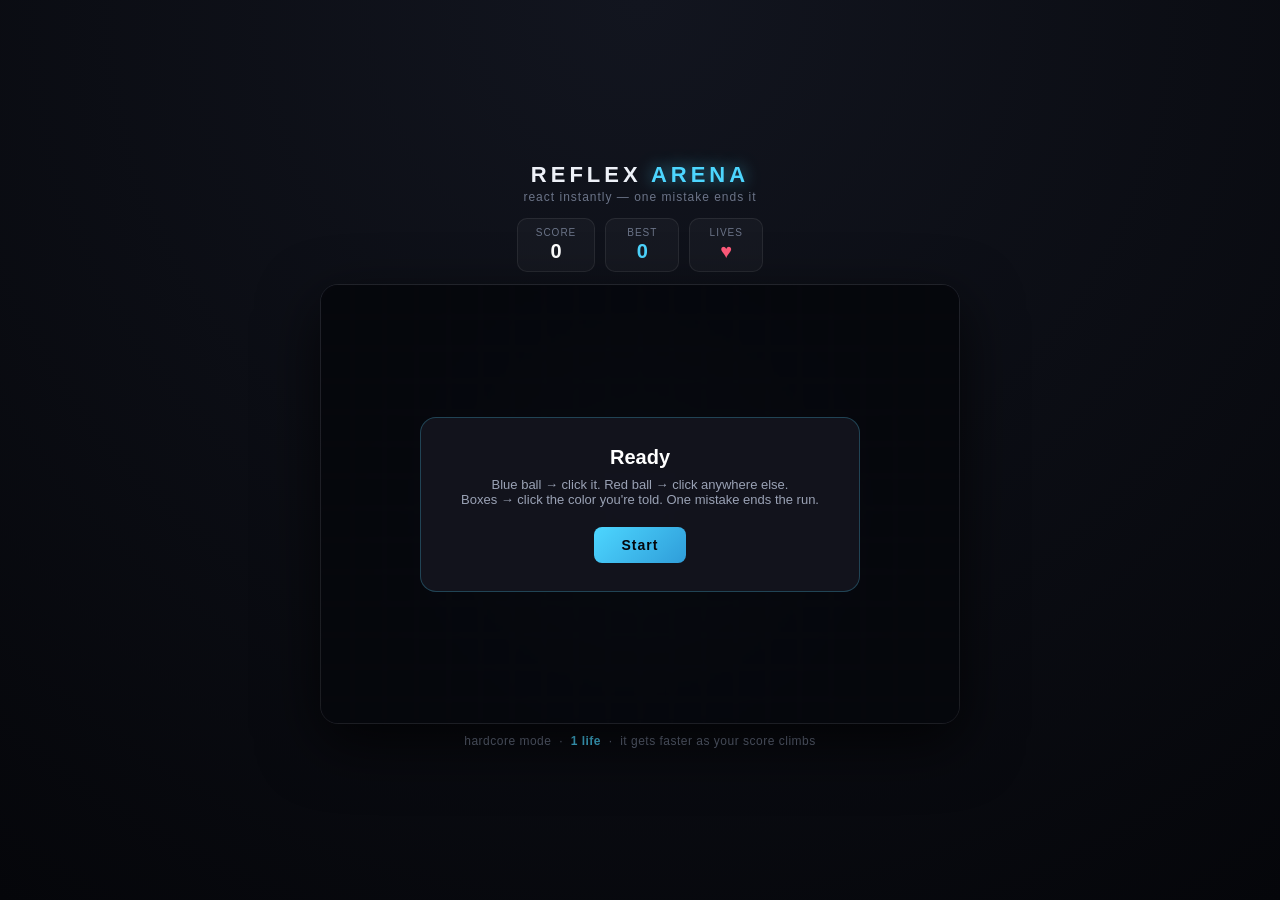
==== index.html @ d57d2c72 "Update index.html" ====
<!DOCTYPE html>
<html lang="en">
<head>
 <meta name="google-site-verification" content="2AVFO6ALzyRipE4nZummr9ll0W5ZyI_x2HRCa3j2SqI" />
<meta charset="UTF-8">
<meta name="viewport" content="width=device-width, initial-scale=1, maximum-scale=1, user-scalable=no">
<title>Reflex Arena</title>
<link rel="manifest" href="manifest.json">
<link rel="icon" type="image/x-icon" href="favicon.ico">
<link rel="icon" type="image/png" sizes="192x192" href="icon-192.png">
<link rel="icon" type="image/png" sizes="512x512" href="icon-512.png">
<link rel="apple-touch-icon" href="apple-touch-icon.png">
<meta name="theme-color" content="#0a0c14">
<meta name="apple-mobile-web-app-capable" content="yes">
<meta name="apple-mobile-web-app-status-bar-style" content="black-translucent">
<meta name="apple-mobile-web-app-title" content="Reflex Arena">
<style>
  * { box-sizing: border-box; -webkit-tap-highlight-color: transparent; }
  html, body {
    margin: 0;
    min-height: 100vh;
    overflow-x: hidden;
  }
  body {
    display: flex;
    flex-direction: column;
    align-items: center;
    justify-content: center;
    background: radial-gradient(circle at 50% 0%, #12151f, #05060a);
    font-family: 'Segoe UI', Roboto, Arial, sans-serif;
    color: #e8ecf4;
    user-select: none;
    padding: 12px;
    box-sizing: border-box;
  }
  h1 {
    margin: 10px 0 2px;
    font-size: 22px;
    font-weight: 600;
    letter-spacing: 4px;
    text-transform: uppercase;
    color: #eef1f8;
    text-align: center;
  }
  h1 span { color: #4dd6ff; text-shadow: 0 0 16px rgba(77,214,255,0.6); }
  #sub { font-size: 12px; color: #6b7488; margin-bottom: 14px; letter-spacing: 1px; text-align: center; }

  #panel { display: flex; gap: 10px; margin-bottom: 12px; flex-wrap: wrap; justify-content: center; }
  .stat {
    background: rgba(255,255,255,0.03);
    border: 1px solid rgba(255,255,255,0.08);
    border-radius: 10px;
    padding: 8px 18px;
    text-align: center;
    min-width: 74px;
  }
  .stat .label { font-size: 10px; color: #6b7488; letter-spacing: 1px; text-transform: uppercase; }
  .stat .value { font-size: 20px; font-weight: 600; margin-top: 2px; color: #fff; }
  .stat.best .value { color: #4dd6ff; }
  .stat.lives .value { color: #ff5a7a; }

  #wrap {
    position: relative;
    border-radius: 18px;
    overflow: hidden;
    border: 1px solid rgba(255,255,255,0.08);
    box-shadow: 0 20px 60px rgba(0,0,0,0.7), inset 0 0 0 1px rgba(255,255,255,0.02);
    width: 100%;
    max-width: 640px;
  }
  canvas {
    display: block;
    cursor: crosshair;
    background: #0a0c14;
    width: 100%;
    height: auto;
    touch-action: none;
  }

  #overlay {
    position: absolute; inset: 0;
    display: flex; align-items: center; justify-content: center;
    background: rgba(5,6,10,0.72);
    backdrop-filter: blur(2px);
  }
  #overlay.hidden { display: none; }
  .card {
    text-align: center;
    padding: 28px 40px;
    border-radius: 16px;
    background: rgba(20,22,32,0.9);
    border: 1px solid rgba(77,214,255,0.25);
  }
  .card h2 { margin: 0 0 8px; font-size: 20px; font-weight: 600; color: #fff; }
  .card p { margin: 4px 0; font-size: 13px; color: #9aa2b5; }
  .card .go {
    margin-top: 16px;
    padding: 10px 28px;
    font-size: 14px;
    font-weight: 600;
    letter-spacing: 1px;
    background: linear-gradient(135deg, #4dd6ff, #2f9dd9);
    border: none;
    border-radius: 8px;
    color: #05060a;
    cursor: pointer;
  }
  .card .go:hover { filter: brightness(1.1); }

  #controls { margin-top: 10px; font-size: 12px; color: #6b7488; text-align: center; letter-spacing: 0.5px; padding: 0 8px; }
  #controls b { color: #4dd6ff; }

  @media (max-width: 480px) {
    h1 { font-size: 18px; letter-spacing: 2px; }
    #sub { font-size: 11px; }
    .stat { padding: 6px 12px; min-width: 64px; }
    .stat .value { font-size: 17px; }
    .card { padding: 22px 22px; max-width: 88vw; }
    .card h2 { font-size: 18px; }
    .card p { font-size: 12px; }
  }
</style>
</head>
<body>
  <h1>Reflex <span>Arena</span></h1>
  <div id="sub">react instantly — one mistake ends it</div>

  <div id="panel">
    <div class="stat"><div class="label">Score</div><div class="value" id="scoreVal">0</div></div>
    <div class="stat best"><div class="label">Best</div><div class="value" id="bestVal">0</div></div>
    <div class="stat lives"><div class="label">Lives</div><div class="value" id="livesVal">♥</div></div>
  </div>

  <div id="wrap">
    <canvas id="game" width="640" height="440"></canvas>
    <div id="overlay">
      <div class="card">
        <h2 id="cardTitle">Ready</h2>
        <p id="cardText">Blue ball → click it. Red ball → click anywhere else.<br>Boxes → click the color you're told. One mistake ends the run.</p>
        <button class="go" id="goBtn">Start</button>
      </div>
    </div>
  </div>
  <div id="controls">hardcore mode &nbsp;·&nbsp; <b>1 life</b> &nbsp;·&nbsp; it gets faster as your score climbs</div>

<script>
const canvas = document.getElementById('game');
const ctx = canvas.getContext('2d');
const W = canvas.width, H = canvas.height;

const overlay = document.getElementById('overlay');
const cardTitle = document.getElementById('cardTitle');
const cardText = document.getElementById('cardText');
const goBtn = document.getElementById('goBtn');
const scoreVal = document.getElementById('scoreVal');
const bestVal = document.getElementById('bestVal');
const livesVal = document.getElementById('livesVal');

let audioCtx = null;
function tone(freq, dur, type='sine', vol=0.1) {
  try {
    if (!audioCtx) audioCtx = new (window.AudioContext || window.webkitAudioContext)();
    const o = audioCtx.createOscillator(), g = audioCtx.createGain();
    o.type = type; o.frequency.value = freq;
    g.gain.value = vol;
    o.connect(g); g.connect(audioCtx.destination);
    o.start();
    g.gain.exponentialRampToValueAtTime(0.001, audioCtx.currentTime + dur);
    o.stop(audioCtx.currentTime + dur);
  } catch(e) {}
}

const COLORS = {
  blue:   '#4dd6ff',
  red:    '#ff5a5a',
  yellow: '#ffd166',
  purple: '#b784ff',
  green:  '#5cd97a',
  orange: '#ff9a4d',
  cyan:   '#4dffe0',
  pink:   '#ff7ab8',
};
const BOX_POOL = ['blue','yellow','purple','green','orange','cyan','pink'];

let score = 0, best = 0, lives = 1;
let state = 'idle'; // idle | active | resolving | gameover
let challenge = null;
let particles = [];
let flashAlpha = 0;
let shakeT = 0;
let ripple = null;

function fmtHearts(n) { return '♥'.repeat(Math.max(n,0)) || '–'; }

function updateHud() {
  scoreVal.textContent = score;
  bestVal.textContent = best;
  livesVal.textContent = fmtHearts(lives);
}

function timeLimitFor(s) {
  return Math.max(550, 1500 - s * 35);
}

function spawnChallenge() {
  const type = Math.random() < 0.5 ? 'ball' : 'boxes';
  const limit = timeLimitFor(score);
  const startT = performance.now();

  if (type === 'ball') {
    const isGo = Math.random() < 0.5; // true = blue (click it), false = red (don't click)
    const r = 30;
    const x = r + 20 + Math.random() * (W - 2*(r+20));
    const y = r + 20 + Math.random() * (H - 2*(r+20));
    challenge = { type, isGo, x, y, r, startT, limit };
  } else {
    const n = 6;
    const shuffled = [...BOX_POOL].sort(() => Math.random()-0.5).slice(0, n);
    const target = shuffled[Math.floor(Math.random()*n)];
    const boxSize = 64;
    const cols = 3, rows = 2;
    const marginX = 60, marginY = 70;
    const cellW = (W - marginX*2) / cols;
    const cellH = (H - marginY*2 - 30) / rows;
    const boxes = shuffled.map((color, i) => {
      const col = i % cols, row = Math.floor(i / cols);
      const cx = marginX + cellW*col + cellW/2;
      const cy = marginY + 30 + cellH*row + cellH/2;
      return { color, x: cx - boxSize/2, y: cy - boxSize/2, size: boxSize };
    });
    challenge = { type, target, boxes, startT, limit };
  }
  state = 'active';
}

function endGame() {
  state = 'gameover';
  challenge = null;
  if (score > best) best = score;
  tone(140, 0.4, 'sawtooth', 0.14);
  shakeT = 16;
  cardTitle.textContent = 'Run over';
  cardText.innerHTML = `Final score: <b style="color:#4dd6ff">${score}</b>${score>=best && score>0 ? '<br>new best!' : ''}`;
  goBtn.textContent = 'Try again';
  updateHud();
  overlay.classList.remove('hidden');
}

function succeed() {
  score++;
  flashAlpha = 0.5;
  const cx = challenge && challenge.type === 'ball' ? challenge.x : W/2;
  const cy = challenge && challenge.type === 'ball' ? challenge.y : H/2;
  ripple = { x: cx, y: cy, r: 20, t: 0 };
  tone(760 + Math.min(score,20)*15, 0.08, 'triangle', 0.1);
  for (let i=0;i<12;i++) {
    const a = Math.random()*Math.PI*2, sp = 1+Math.random()*3;
    particles.push({ x: cx, y: cy, vx: Math.cos(a)*sp, vy: Math.sin(a)*sp, life: 24, r: 2+Math.random()*2 });
  }
  state = 'resolving';
  updateHud();
  setTimeout(() => { if (state !== 'gameover') spawnChallenge(); }, 140);
}

function fail() {
  lives--;
  updateHud();
  if (lives <= 0) {
    endGame();
  } else {
    state = 'resolving';
    setTimeout(() => { if (state !== 'gameover') spawnChallenge(); }, 300);
  }
}

function handleClick(mx, my) {
  if (state === 'idle' || state === 'gameover' || state === 'resolving' || !challenge) return;

  if (challenge.type === 'ball') {
    const dx = mx - challenge.x, dy = my - challenge.y;
    const onBall = Math.hypot(dx,dy) <= challenge.r + 4;
    if (challenge.isGo) {
      onBall ? succeed() : fail();
    } else {
      onBall ? fail() : succeed();
    }
  } else {
    let hitBox = null;
    for (const b of challenge.boxes) {
      if (mx >= b.x && mx <= b.x+b.size && my >= b.y && my <= b.y+b.size) { hitBox = b; break; }
    }
    if (hitBox && hitBox.color === challenge.target) succeed();
    else fail();
  }
}

canvas.addEventListener('mousedown', e => {
  const rect = canvas.getBoundingClientRect();
  handleClick((e.clientX-rect.left) * (W/rect.width), (e.clientY-rect.top) * (H/rect.height));
});
canvas.addEventListener('touchstart', e => {
  e.preventDefault();
  const rect = canvas.getBoundingClientRect();
  const t = e.touches[0];
  handleClick((t.clientX-rect.left) * (W/rect.width), (t.clientY-rect.top) * (H/rect.height));
}, { passive:false });

goBtn.addEventListener('click', () => {
  score = 0; lives = 1;
  updateHud();
  overlay.classList.add('hidden');
  spawnChallenge();
});

function update() {
  if (state === 'active' && challenge) {
    const elapsed = performance.now() - challenge.startT;
    if (elapsed > challenge.limit) {
      fail();
    }
  }
  for (const p of particles) { p.x+=p.vx; p.y+=p.vy; p.vx*=0.94; p.vy*=0.94; p.life--; }
  particles = particles.filter(p => p.life > 0);
  if (flashAlpha > 0) flashAlpha -= 0.03;
  if (shakeT > 0) shakeT *= 0.8;
  if (ripple) { ripple.t += 1; if (ripple.t > 22) ripple = null; }
}

function drawGrid() {
  ctx.fillStyle = '#0a0c14';
  ctx.fillRect(0,0,W,H);
  ctx.strokeStyle = 'rgba(255,255,255,0.035)';
  ctx.lineWidth = 1;
  const step = 32;
  for (let x=0;x<W;x+=step){ ctx.beginPath(); ctx.moveTo(x,0); ctx.lineTo(x,H); ctx.stroke(); }
  for (let y=0;y<H;y+=step){ ctx.beginPath(); ctx.moveTo(0,y); ctx.lineTo(W,y); ctx.stroke(); }
  const g = ctx.createRadialGradient(W/2,H/2,0,W/2,H/2,W*0.6);
  g.addColorStop(0, 'rgba(77,214,255,0.06)');
  g.addColorStop(1, 'rgba(0,0,0,0)');
  ctx.fillStyle = g;
  ctx.fillRect(0,0,W,H);
}

function drawTimerBar() {
  if (!challenge || state !== 'active') return;
  const elapsed = performance.now() - challenge.startT;
  const frac = Math.max(0, 1 - elapsed / challenge.limit);
  const barW = W - 40;
  ctx.fillStyle = 'rgba(255,255,255,0.08)';
  ctx.fillRect(20, 12, barW, 6);
  ctx.fillStyle = frac < 0.3 ? '#ff5a5a' : '#4dd6ff';
  ctx.fillRect(20, 12, barW * frac, 6);
}

function drawPrompt() {
  if (!challenge) return;
  ctx.textAlign = 'center';
  ctx.font = '600 17px Segoe UI, Arial';
  if (challenge.type === 'ball') {
    ctx.fillStyle = challenge.isGo ? '#4dd6ff' : '#ff5a5a';
    ctx.fillText(challenge.isGo ? 'click the ball' : "don't click — click elsewhere", W/2, 44);
  } else {
    ctx.fillStyle = COLORS[challenge.target];
    ctx.fillText('click ' + challenge.target, W/2, 44);
  }
}

function drawBall() {
  if (!challenge || challenge.type !== 'ball') return;
  const pulse = 1 + Math.sin(performance.now()*0.014) * 0.05;
  const r = challenge.r * pulse;
  const color = challenge.isGo ? COLORS.blue : COLORS.red;
  const glow = ctx.createRadialGradient(challenge.x,challenge.y,0,challenge.x,challenge.y,r*2.2);
  glow.addColorStop(0, color + '55');
  glow.addColorStop(1, color + '00');
  ctx.fillStyle = glow;
  ctx.beginPath(); ctx.arc(challenge.x,challenge.y,r*2.2,0,Math.PI*2); ctx.fill();

  ctx.fillStyle = color;
  ctx.beginPath(); ctx.arc(challenge.x,challenge.y,r,0,Math.PI*2); ctx.fill();
  ctx.strokeStyle = 'rgba(255,255,255,0.7)';
  ctx.lineWidth = 2;
  ctx.beginPath(); ctx.arc(challenge.x,challenge.y,r*0.5,0,Math.PI*2); ctx.stroke();
}

function drawBoxes() {
  if (!challenge || challenge.type !== 'boxes') return;
  for (const b of challenge.boxes) {
    const color = COLORS[b.color];
    ctx.save();
    ctx.shadowColor = color;
    ctx.shadowBlur = 14;
    ctx.fillStyle = color;
    const r = 10;
    ctx.beginPath();
    ctx.moveTo(b.x+r, b.y);
    ctx.arcTo(b.x+b.size, b.y, b.x+b.size, b.y+b.size, r);
    ctx.arcTo(b.x+b.size, b.y+b.size, b.x, b.y+b.size, r);
    ctx.arcTo(b.x, b.y+b.size, b.x, b.y, r);
    ctx.arcTo(b.x, b.y, b.x+b.size, b.y, r);
    ctx.closePath();
    ctx.fill();
    ctx.restore();
  }
}

function drawRipple() {
  if (!ripple) return;
  const p = ripple.t / 22;
  ctx.strokeStyle = `rgba(77,214,255,${1-p})`;
  ctx.lineWidth = 3;
  ctx.beginPath();
  ctx.arc(ripple.x, ripple.y, ripple.r + p*40, 0, Math.PI*2);
  ctx.stroke();
}

function drawParticles() {
  for (const p of particles) {
    ctx.globalAlpha = Math.max(0, p.life/24);
    ctx.fillStyle = '#4dd6ff';
    ctx.beginPath(); ctx.arc(p.x,p.y,p.r,0,Math.PI*2); ctx.fill();
  }
  ctx.globalAlpha = 1;
}

function draw() {
  ctx.save();
  if (shakeT > 0.5) ctx.translate((Math.random()-0.5)*shakeT, (Math.random()-0.5)*shakeT);
  drawGrid();
  drawTimerBar();
  drawPrompt();
  drawRipple();
  drawBall();
  drawBoxes();
  drawParticles();
  if (flashAlpha > 0) {
    ctx.fillStyle = `rgba(77,214,255,${flashAlpha*0.25})`;
    ctx.fillRect(0,0,W,H);
  }
  ctx.restore();
}

function loop() {
  update();
  draw();
  requestAnimationFrame(loop);
}
updateHud();
draw();
loop();

if ('serviceWorker' in navigator) {
  window.addEventListener('load', () => {
    navigator.serviceWorker.register('sw.js').catch(() => {});
  });
}
</script>
</body>
</html>
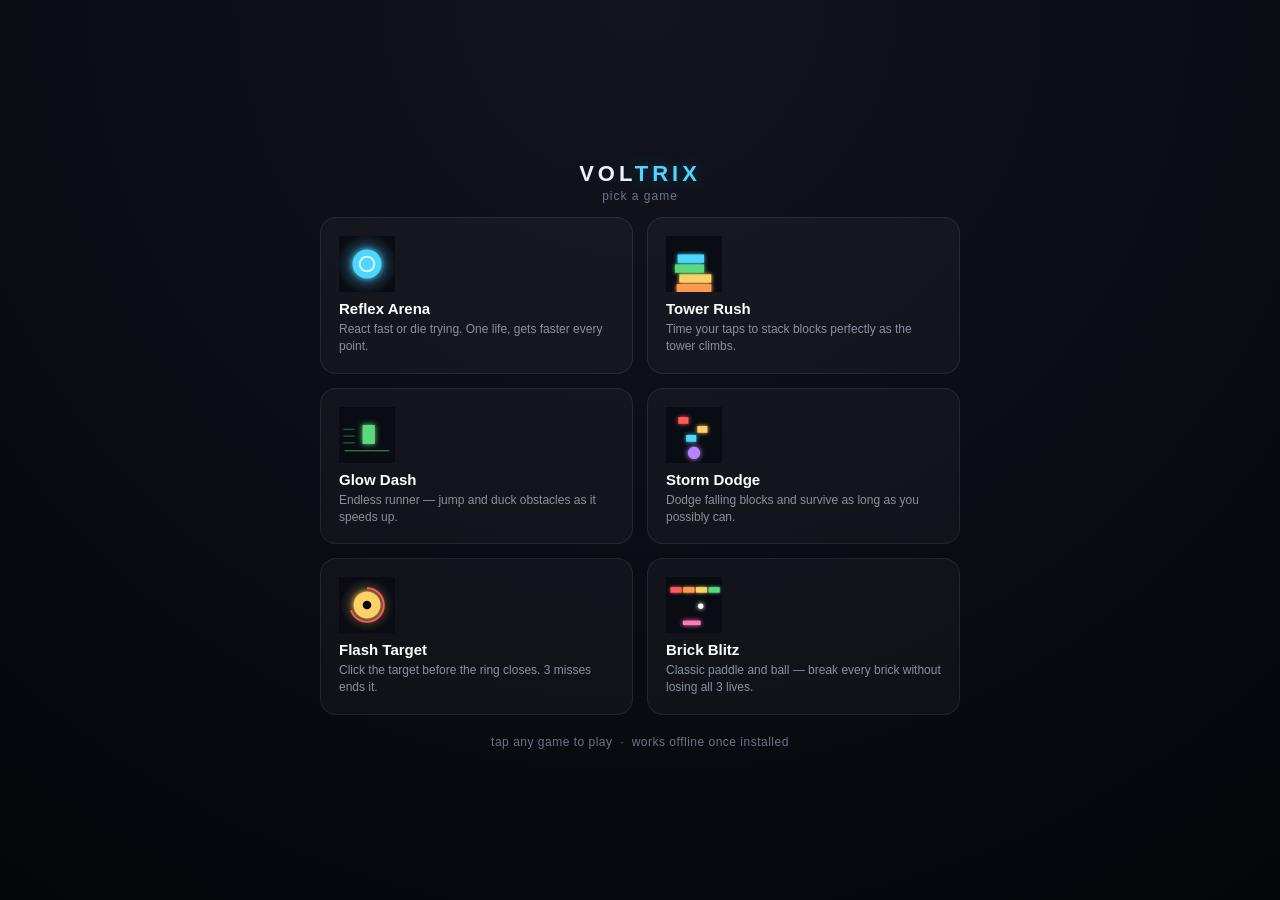
==== commit b2804e78: "Add files via upload" ====
--- a/index.html
+++ b/index.html
@@ -1,10 +1,9 @@
 <!DOCTYPE html>
 <html lang="en">
 <head>
- <meta name="google-site-verification" content="2AVFO6ALzyRipE4nZummr9ll0W5ZyI_x2HRCa3j2SqI" />
 <meta charset="UTF-8">
 <meta name="viewport" content="width=device-width, initial-scale=1, maximum-scale=1, user-scalable=no">
-<title>Reflex Arena</title>
+<title>Voltrix</title>
 <link rel="manifest" href="manifest.json">
 <link rel="icon" type="image/x-icon" href="favicon.ico">
 <link rel="icon" type="image/png" sizes="192x192" href="icon-192.png">
@@ -13,441 +12,192 @@
 <meta name="theme-color" content="#0a0c14">
 <meta name="apple-mobile-web-app-capable" content="yes">
 <meta name="apple-mobile-web-app-status-bar-style" content="black-translucent">
-<meta name="apple-mobile-web-app-title" content="Reflex Arena">
+<meta name="apple-mobile-web-app-title" content="Voltrix">
+<link rel="stylesheet" href="style.css">
 <style>
-  * { box-sizing: border-box; -webkit-tap-highlight-color: transparent; }
-  html, body {
-    margin: 0;
-    min-height: 100vh;
-    overflow-x: hidden;
-  }
-  body {
-    display: flex;
-    flex-direction: column;
-    align-items: center;
-    justify-content: center;
-    background: radial-gradient(circle at 50% 0%, #12151f, #05060a);
-    font-family: 'Segoe UI', Roboto, Arial, sans-serif;
-    color: #e8ecf4;
-    user-select: none;
-    padding: 12px;
-    box-sizing: border-box;
-  }
-  h1 {
-    margin: 10px 0 2px;
-    font-size: 22px;
-    font-weight: 600;
-    letter-spacing: 4px;
-    text-transform: uppercase;
-    color: #eef1f8;
-    text-align: center;
-  }
-  h1 span { color: #4dd6ff; text-shadow: 0 0 16px rgba(77,214,255,0.6); }
-  #sub { font-size: 12px; color: #6b7488; margin-bottom: 14px; letter-spacing: 1px; text-align: center; }
-
-  #panel { display: flex; gap: 10px; margin-bottom: 12px; flex-wrap: wrap; justify-content: center; }
-  .stat {
+  #grid {
+    display: grid;
+    grid-template-columns: repeat(2, 1fr);
+    gap: 14px;
+    width: 100%;
+    max-width: 640px;
+  }
+  @media (max-width: 480px) {
+    #grid { grid-template-columns: 1fr; }
+  }
+  .gcard {
+    display: block;
     background: rgba(255,255,255,0.03);
     border: 1px solid rgba(255,255,255,0.08);
-    border-radius: 10px;
-    padding: 8px 18px;
-    text-align: center;
-    min-width: 74px;
-  }
-  .stat .label { font-size: 10px; color: #6b7488; letter-spacing: 1px; text-transform: uppercase; }
-  .stat .value { font-size: 20px; font-weight: 600; margin-top: 2px; color: #fff; }
-  .stat.best .value { color: #4dd6ff; }
-  .stat.lives .value { color: #ff5a7a; }
-
-  #wrap {
-    position: relative;
-    border-radius: 18px;
-    overflow: hidden;
-    border: 1px solid rgba(255,255,255,0.08);
-    box-shadow: 0 20px 60px rgba(0,0,0,0.7), inset 0 0 0 1px rgba(255,255,255,0.02);
-    width: 100%;
-    max-width: 640px;
-  }
-  canvas {
+    border-radius: 16px;
+    padding: 18px;
+    transition: transform 0.15s, border-color 0.15s, background 0.15s;
+  }
+  .gcard:hover { transform: translateY(-2px); background: rgba(255,255,255,0.05); }
+  .gicon {
+    width: 56px; height: 56px;
+    margin-bottom: 8px;
     display: block;
-    cursor: crosshair;
-    background: #0a0c14;
-    width: 100%;
-    height: auto;
-    touch-action: none;
-  }
-
-  #overlay {
-    position: absolute; inset: 0;
-    display: flex; align-items: center; justify-content: center;
-    background: rgba(5,6,10,0.72);
-    backdrop-filter: blur(2px);
-  }
-  #overlay.hidden { display: none; }
-  .card {
-    text-align: center;
-    padding: 28px 40px;
-    border-radius: 16px;
-    background: rgba(20,22,32,0.9);
-    border: 1px solid rgba(77,214,255,0.25);
-  }
-  .card h2 { margin: 0 0 8px; font-size: 20px; font-weight: 600; color: #fff; }
-  .card p { margin: 4px 0; font-size: 13px; color: #9aa2b5; }
-  .card .go {
-    margin-top: 16px;
-    padding: 10px 28px;
-    font-size: 14px;
-    font-weight: 600;
-    letter-spacing: 1px;
-    background: linear-gradient(135deg, #4dd6ff, #2f9dd9);
-    border: none;
-    border-radius: 8px;
-    color: #05060a;
-    cursor: pointer;
-  }
-  .card .go:hover { filter: brightness(1.1); }
-
-  #controls { margin-top: 10px; font-size: 12px; color: #6b7488; text-align: center; letter-spacing: 0.5px; padding: 0 8px; }
-  #controls b { color: #4dd6ff; }
-
-  @media (max-width: 480px) {
-    h1 { font-size: 18px; letter-spacing: 2px; }
-    #sub { font-size: 11px; }
-    .stat { padding: 6px 12px; min-width: 64px; }
-    .stat .value { font-size: 17px; }
-    .card { padding: 22px 22px; max-width: 88vw; }
-    .card h2 { font-size: 18px; }
-    .card p { font-size: 12px; }
-  }
+  }
+  .gcard h3 { margin: 0 0 4px; font-size: 15px; font-weight: 600; color: #fff; }
+  .gcard p { margin: 0; font-size: 12px; color: #8890a0; line-height: 1.4; }
 </style>
 </head>
 <body>
-  <h1>Reflex <span>Arena</span></h1>
-  <div id="sub">react instantly — one mistake ends it</div>
-
-  <div id="panel">
-    <div class="stat"><div class="label">Score</div><div class="value" id="scoreVal">0</div></div>
-    <div class="stat best"><div class="label">Best</div><div class="value" id="bestVal">0</div></div>
-    <div class="stat lives"><div class="label">Lives</div><div class="value" id="livesVal">♥</div></div>
+  <h1>Vol<span>trix</span></h1>
+  <div id="sub">pick a game</div>
+
+  <div id="grid">
+    <a class="gcard" href="reflex-arena.html">
+      <canvas class="gicon" data-icon="reflex" width="112" height="112"></canvas>
+      <h3>Reflex Arena</h3>
+      <p>React fast or die trying. One life, gets faster every point.</p>
+    </a>
+    <a class="gcard" href="neon-stacker.html">
+      <canvas class="gicon" data-icon="tower" width="112" height="112"></canvas>
+      <h3>Tower Rush</h3>
+      <p>Time your taps to stack blocks perfectly as the tower climbs.</p>
+    </a>
+    <a class="gcard" href="neon-runner.html">
+      <canvas class="gicon" data-icon="dash" width="112" height="112"></canvas>
+      <h3>Glow Dash</h3>
+      <p>Endless runner — jump and duck obstacles as it speeds up.</p>
+    </a>
+    <a class="gcard" href="neon-dodger.html">
+      <canvas class="gicon" data-icon="dodge" width="112" height="112"></canvas>
+      <h3>Storm Dodge</h3>
+      <p>Dodge falling blocks and survive as long as you possibly can.</p>
+    </a>
+    <a class="gcard" href="neon-aim.html">
+      <canvas class="gicon" data-icon="target" width="112" height="112"></canvas>
+      <h3>Flash Target</h3>
+      <p>Click the target before the ring closes. 3 misses ends it.</p>
+    </a>
+    <a class="gcard" href="neon-breakout.html">
+      <canvas class="gicon" data-icon="blitz" width="112" height="112"></canvas>
+      <h3>Brick Blitz</h3>
+      <p>Classic paddle and ball — break every brick without losing all 3 lives.</p>
+    </a>
   </div>
 
-  <div id="wrap">
-    <canvas id="game" width="640" height="440"></canvas>
-    <div id="overlay">
-      <div class="card">
-        <h2 id="cardTitle">Ready</h2>
-        <p id="cardText">Blue ball → click it. Red ball → click anywhere else.<br>Boxes → click the color you're told. One mistake ends the run.</p>
-        <button class="go" id="goBtn">Start</button>
-      </div>
-    </div>
-  </div>
-  <div id="controls">hardcore mode &nbsp;·&nbsp; <b>1 life</b> &nbsp;·&nbsp; it gets faster as your score climbs</div>
+  <div id="controls" style="margin-top:20px;">tap any game to play &nbsp;·&nbsp; works offline once installed</div>
 
 <script>
-const canvas = document.getElementById('game');
-const ctx = canvas.getContext('2d');
-const W = canvas.width, H = canvas.height;
-
-const overlay = document.getElementById('overlay');
-const cardTitle = document.getElementById('cardTitle');
-const cardText = document.getElementById('cardText');
-const goBtn = document.getElementById('goBtn');
-const scoreVal = document.getElementById('scoreVal');
-const bestVal = document.getElementById('bestVal');
-const livesVal = document.getElementById('livesVal');
-
-let audioCtx = null;
-function tone(freq, dur, type='sine', vol=0.1) {
-  try {
-    if (!audioCtx) audioCtx = new (window.AudioContext || window.webkitAudioContext)();
-    const o = audioCtx.createOscillator(), g = audioCtx.createGain();
-    o.type = type; o.frequency.value = freq;
-    g.gain.value = vol;
-    o.connect(g); g.connect(audioCtx.destination);
-    o.start();
-    g.gain.exponentialRampToValueAtTime(0.001, audioCtx.currentTime + dur);
-    o.stop(audioCtx.currentTime + dur);
-  } catch(e) {}
+function drawIcon(canvas) {
+  const ctx = canvas.getContext('2d');
+  const s = canvas.width; // 112, displayed at 56 (2x for crispness)
+  ctx.clearRect(0,0,s,s);
+  const type = canvas.dataset.icon;
+
+  function glow(color, blur) { ctx.shadowColor = color; ctx.shadowBlur = blur; }
+  function noGlow() { ctx.shadowBlur = 0; }
+
+  if (type === 'reflex') {
+    const cx=s/2, cy=s/2, r=s*0.26;
+    const g = ctx.createRadialGradient(cx,cy,0,cx,cy,r*2.1);
+    g.addColorStop(0,'rgba(77,214,255,0.45)'); g.addColorStop(1,'rgba(77,214,255,0)');
+    ctx.fillStyle = g; ctx.beginPath(); ctx.arc(cx,cy,r*2.1,0,Math.PI*2); ctx.fill();
+    glow('#4dd6ff',14);
+    ctx.fillStyle = '#4dd6ff';
+    ctx.beginPath(); ctx.arc(cx,cy,r,0,Math.PI*2); ctx.fill();
+    noGlow();
+    ctx.strokeStyle = '#eafcff'; ctx.lineWidth = s*0.03;
+    ctx.beginPath(); ctx.arc(cx,cy,r*0.5,0,Math.PI*2); ctx.stroke();
+  }
+
+  else if (type === 'tower') {
+    const colors = ['#ff9a4d','#ffd166','#5cd97a','#4dd6ff'];
+    const bw = s*0.62, bh = s*0.15;
+    const offsets = [0, s*0.08, -s*0.05, s*0.03];
+    for (let i=0;i<4;i++) {
+      const y = s*0.86 - i*(bh+3);
+      const x = s/2 - bw/2 + offsets[i]*0.6;
+      glow(colors[i], 8);
+      ctx.fillStyle = colors[i];
+      ctx.fillRect(x, y, bw*(1-i*0.08), bh);
+    }
+    noGlow();
+  }
+
+  else if (type === 'dash') {
+    // motion lines
+    ctx.strokeStyle = 'rgba(92,217,122,0.35)';
+    ctx.lineWidth = s*0.025;
+    for (let i=0;i<3;i++) {
+      ctx.beginPath();
+      ctx.moveTo(s*0.08, s*0.4+i*s*0.12);
+      ctx.lineTo(s*0.28, s*0.4+i*s*0.12);
+      ctx.stroke();
+    }
+    glow('#5cd97a',12);
+    ctx.fillStyle = '#5cd97a';
+    ctx.fillRect(s*0.42, s*0.32, s*0.22, s*0.34);
+    noGlow();
+    // ground line
+    ctx.strokeStyle = 'rgba(92,217,122,0.5)';
+    ctx.lineWidth = s*0.025;
+    ctx.beginPath(); ctx.moveTo(s*0.1,s*0.78); ctx.lineTo(s*0.9,s*0.78); ctx.stroke();
+  }
+
+  else if (type === 'dodge') {
+    const colors = ['#ff5a5a','#ffd166','#4dd6ff'];
+    const blocks = [[s*0.22,s*0.18,colors[0]],[s*0.56,s*0.34,colors[1]],[s*0.36,s*0.5,colors[2]]];
+    for (const [x,y,c] of blocks) {
+      glow(c,8);
+      ctx.fillStyle = c;
+      ctx.fillRect(x,y,s*0.18,s*0.12);
+    }
+    noGlow();
+    glow('#b784ff',12);
+    ctx.fillStyle = '#b784ff';
+    ctx.beginPath(); ctx.arc(s*0.5, s*0.82, s*0.11, 0, Math.PI*2); ctx.fill();
+    noGlow();
+  }
+
+  else if (type === 'target') {
+    const cx=s/2, cy=s/2, r=s*0.24;
+    const g = ctx.createRadialGradient(cx,cy,0,cx,cy,r*2);
+    g.addColorStop(0,'rgba(255,209,102,0.4)'); g.addColorStop(1,'rgba(255,209,102,0)');
+    ctx.fillStyle = g; ctx.beginPath(); ctx.arc(cx,cy,r*2,0,Math.PI*2); ctx.fill();
+    glow('#ffd166',12);
+    ctx.fillStyle = '#ffd166';
+    ctx.beginPath(); ctx.arc(cx,cy,r,0,Math.PI*2); ctx.fill();
+    noGlow();
+    ctx.fillStyle = '#05060a';
+    ctx.beginPath(); ctx.arc(cx,cy,r*0.32,0,Math.PI*2); ctx.fill();
+    ctx.strokeStyle = '#ff5a5a'; ctx.lineWidth = s*0.035;
+    ctx.beginPath(); ctx.arc(cx,cy,r+s*0.06,-Math.PI/2,Math.PI*0.9); ctx.stroke();
+  }
+
+  else if (type === 'blitz') {
+    const bricks = ['#ff5a5a','#ff9a4d','#ffd166','#5cd97a'];
+    const bw = s*0.2, bh = s*0.1;
+    for (let i=0;i<4;i++) {
+      glow(bricks[i],6);
+      ctx.fillStyle = bricks[i];
+      ctx.fillRect(s*0.08 + i*(bw+3), s*0.18, bw, bh);
+    }
+    noGlow();
+    glow('#fff',8);
+    ctx.fillStyle = '#fff';
+    ctx.beginPath(); ctx.arc(s*0.62, s*0.52, s*0.05, 0, Math.PI*2); ctx.fill();
+    noGlow();
+    glow('#ff7ab8',10);
+    ctx.fillStyle = '#ff7ab8';
+    const pw = s*0.32, ph = s*0.08;
+    ctx.beginPath();
+    const r2 = s*0.02, px = s*0.3, py = s*0.78;
+    ctx.moveTo(px+r2,py);
+    ctx.arcTo(px+pw,py,px+pw,py+ph,r2);
+    ctx.arcTo(px+pw,py+ph,px,py+ph,r2);
+    ctx.arcTo(px,py+ph,px,py,r2);
+    ctx.arcTo(px,py,px+pw,py,r2);
+    ctx.fill();
+    noGlow();
+  }
 }
 
-const COLORS = {
-  blue:   '#4dd6ff',
-  red:    '#ff5a5a',
-  yellow: '#ffd166',
-  purple: '#b784ff',
-  green:  '#5cd97a',
-  orange: '#ff9a4d',
-  cyan:   '#4dffe0',
-  pink:   '#ff7ab8',
-};
-const BOX_POOL = ['blue','yellow','purple','green','orange','cyan','pink'];
-
-let score = 0, best = 0, lives = 1;
-let state = 'idle'; // idle | active | resolving | gameover
-let challenge = null;
-let particles = [];
-let flashAlpha = 0;
-let shakeT = 0;
-let ripple = null;
-
-function fmtHearts(n) { return '♥'.repeat(Math.max(n,0)) || '–'; }
-
-function updateHud() {
-  scoreVal.textContent = score;
-  bestVal.textContent = best;
-  livesVal.textContent = fmtHearts(lives);
-}
-
-function timeLimitFor(s) {
-  return Math.max(550, 1500 - s * 35);
-}
-
-function spawnChallenge() {
-  const type = Math.random() < 0.5 ? 'ball' : 'boxes';
-  const limit = timeLimitFor(score);
-  const startT = performance.now();
-
-  if (type === 'ball') {
-    const isGo = Math.random() < 0.5; // true = blue (click it), false = red (don't click)
-    const r = 30;
-    const x = r + 20 + Math.random() * (W - 2*(r+20));
-    const y = r + 20 + Math.random() * (H - 2*(r+20));
-    challenge = { type, isGo, x, y, r, startT, limit };
-  } else {
-    const n = 6;
-    const shuffled = [...BOX_POOL].sort(() => Math.random()-0.5).slice(0, n);
-    const target = shuffled[Math.floor(Math.random()*n)];
-    const boxSize = 64;
-    const cols = 3, rows = 2;
-    const marginX = 60, marginY = 70;
-    const cellW = (W - marginX*2) / cols;
-    const cellH = (H - marginY*2 - 30) / rows;
-    const boxes = shuffled.map((color, i) => {
-      const col = i % cols, row = Math.floor(i / cols);
-      const cx = marginX + cellW*col + cellW/2;
-      const cy = marginY + 30 + cellH*row + cellH/2;
-      return { color, x: cx - boxSize/2, y: cy - boxSize/2, size: boxSize };
-    });
-    challenge = { type, target, boxes, startT, limit };
-  }
-  state = 'active';
-}
-
-function endGame() {
-  state = 'gameover';
-  challenge = null;
-  if (score > best) best = score;
-  tone(140, 0.4, 'sawtooth', 0.14);
-  shakeT = 16;
-  cardTitle.textContent = 'Run over';
-  cardText.innerHTML = `Final score: <b style="color:#4dd6ff">${score}</b>${score>=best && score>0 ? '<br>new best!' : ''}`;
-  goBtn.textContent = 'Try again';
-  updateHud();
-  overlay.classList.remove('hidden');
-}
-
-function succeed() {
-  score++;
-  flashAlpha = 0.5;
-  const cx = challenge && challenge.type === 'ball' ? challenge.x : W/2;
-  const cy = challenge && challenge.type === 'ball' ? challenge.y : H/2;
-  ripple = { x: cx, y: cy, r: 20, t: 0 };
-  tone(760 + Math.min(score,20)*15, 0.08, 'triangle', 0.1);
-  for (let i=0;i<12;i++) {
-    const a = Math.random()*Math.PI*2, sp = 1+Math.random()*3;
-    particles.push({ x: cx, y: cy, vx: Math.cos(a)*sp, vy: Math.sin(a)*sp, life: 24, r: 2+Math.random()*2 });
-  }
-  state = 'resolving';
-  updateHud();
-  setTimeout(() => { if (state !== 'gameover') spawnChallenge(); }, 140);
-}
-
-function fail() {
-  lives--;
-  updateHud();
-  if (lives <= 0) {
-    endGame();
-  } else {
-    state = 'resolving';
-    setTimeout(() => { if (state !== 'gameover') spawnChallenge(); }, 300);
-  }
-}
-
-function handleClick(mx, my) {
-  if (state === 'idle' || state === 'gameover' || state === 'resolving' || !challenge) return;
-
-  if (challenge.type === 'ball') {
-    const dx = mx - challenge.x, dy = my - challenge.y;
-    const onBall = Math.hypot(dx,dy) <= challenge.r + 4;
-    if (challenge.isGo) {
-      onBall ? succeed() : fail();
-    } else {
-      onBall ? fail() : succeed();
-    }
-  } else {
-    let hitBox = null;
-    for (const b of challenge.boxes) {
-      if (mx >= b.x && mx <= b.x+b.size && my >= b.y && my <= b.y+b.size) { hitBox = b; break; }
-    }
-    if (hitBox && hitBox.color === challenge.target) succeed();
-    else fail();
-  }
-}
-
-canvas.addEventListener('mousedown', e => {
-  const rect = canvas.getBoundingClientRect();
-  handleClick((e.clientX-rect.left) * (W/rect.width), (e.clientY-rect.top) * (H/rect.height));
-});
-canvas.addEventListener('touchstart', e => {
-  e.preventDefault();
-  const rect = canvas.getBoundingClientRect();
-  const t = e.touches[0];
-  handleClick((t.clientX-rect.left) * (W/rect.width), (t.clientY-rect.top) * (H/rect.height));
-}, { passive:false });
-
-goBtn.addEventListener('click', () => {
-  score = 0; lives = 1;
-  updateHud();
-  overlay.classList.add('hidden');
-  spawnChallenge();
-});
-
-function update() {
-  if (state === 'active' && challenge) {
-    const elapsed = performance.now() - challenge.startT;
-    if (elapsed > challenge.limit) {
-      fail();
-    }
-  }
-  for (const p of particles) { p.x+=p.vx; p.y+=p.vy; p.vx*=0.94; p.vy*=0.94; p.life--; }
-  particles = particles.filter(p => p.life > 0);
-  if (flashAlpha > 0) flashAlpha -= 0.03;
-  if (shakeT > 0) shakeT *= 0.8;
-  if (ripple) { ripple.t += 1; if (ripple.t > 22) ripple = null; }
-}
-
-function drawGrid() {
-  ctx.fillStyle = '#0a0c14';
-  ctx.fillRect(0,0,W,H);
-  ctx.strokeStyle = 'rgba(255,255,255,0.035)';
-  ctx.lineWidth = 1;
-  const step = 32;
-  for (let x=0;x<W;x+=step){ ctx.beginPath(); ctx.moveTo(x,0); ctx.lineTo(x,H); ctx.stroke(); }
-  for (let y=0;y<H;y+=step){ ctx.beginPath(); ctx.moveTo(0,y); ctx.lineTo(W,y); ctx.stroke(); }
-  const g = ctx.createRadialGradient(W/2,H/2,0,W/2,H/2,W*0.6);
-  g.addColorStop(0, 'rgba(77,214,255,0.06)');
-  g.addColorStop(1, 'rgba(0,0,0,0)');
-  ctx.fillStyle = g;
-  ctx.fillRect(0,0,W,H);
-}
-
-function drawTimerBar() {
-  if (!challenge || state !== 'active') return;
-  const elapsed = performance.now() - challenge.startT;
-  const frac = Math.max(0, 1 - elapsed / challenge.limit);
-  const barW = W - 40;
-  ctx.fillStyle = 'rgba(255,255,255,0.08)';
-  ctx.fillRect(20, 12, barW, 6);
-  ctx.fillStyle = frac < 0.3 ? '#ff5a5a' : '#4dd6ff';
-  ctx.fillRect(20, 12, barW * frac, 6);
-}
-
-function drawPrompt() {
-  if (!challenge) return;
-  ctx.textAlign = 'center';
-  ctx.font = '600 17px Segoe UI, Arial';
-  if (challenge.type === 'ball') {
-    ctx.fillStyle = challenge.isGo ? '#4dd6ff' : '#ff5a5a';
-    ctx.fillText(challenge.isGo ? 'click the ball' : "don't click — click elsewhere", W/2, 44);
-  } else {
-    ctx.fillStyle = COLORS[challenge.target];
-    ctx.fillText('click ' + challenge.target, W/2, 44);
-  }
-}
-
-function drawBall() {
-  if (!challenge || challenge.type !== 'ball') return;
-  const pulse = 1 + Math.sin(performance.now()*0.014) * 0.05;
-  const r = challenge.r * pulse;
-  const color = challenge.isGo ? COLORS.blue : COLORS.red;
-  const glow = ctx.createRadialGradient(challenge.x,challenge.y,0,challenge.x,challenge.y,r*2.2);
-  glow.addColorStop(0, color + '55');
-  glow.addColorStop(1, color + '00');
-  ctx.fillStyle = glow;
-  ctx.beginPath(); ctx.arc(challenge.x,challenge.y,r*2.2,0,Math.PI*2); ctx.fill();
-
-  ctx.fillStyle = color;
-  ctx.beginPath(); ctx.arc(challenge.x,challenge.y,r,0,Math.PI*2); ctx.fill();
-  ctx.strokeStyle = 'rgba(255,255,255,0.7)';
-  ctx.lineWidth = 2;
-  ctx.beginPath(); ctx.arc(challenge.x,challenge.y,r*0.5,0,Math.PI*2); ctx.stroke();
-}
-
-function drawBoxes() {
-  if (!challenge || challenge.type !== 'boxes') return;
-  for (const b of challenge.boxes) {
-    const color = COLORS[b.color];
-    ctx.save();
-    ctx.shadowColor = color;
-    ctx.shadowBlur = 14;
-    ctx.fillStyle = color;
-    const r = 10;
-    ctx.beginPath();
-    ctx.moveTo(b.x+r, b.y);
-    ctx.arcTo(b.x+b.size, b.y, b.x+b.size, b.y+b.size, r);
-    ctx.arcTo(b.x+b.size, b.y+b.size, b.x, b.y+b.size, r);
-    ctx.arcTo(b.x, b.y+b.size, b.x, b.y, r);
-    ctx.arcTo(b.x, b.y, b.x+b.size, b.y, r);
-    ctx.closePath();
-    ctx.fill();
-    ctx.restore();
-  }
-}
-
-function drawRipple() {
-  if (!ripple) return;
-  const p = ripple.t / 22;
-  ctx.strokeStyle = `rgba(77,214,255,${1-p})`;
-  ctx.lineWidth = 3;
-  ctx.beginPath();
-  ctx.arc(ripple.x, ripple.y, ripple.r + p*40, 0, Math.PI*2);
-  ctx.stroke();
-}
-
-function drawParticles() {
-  for (const p of particles) {
-    ctx.globalAlpha = Math.max(0, p.life/24);
-    ctx.fillStyle = '#4dd6ff';
-    ctx.beginPath(); ctx.arc(p.x,p.y,p.r,0,Math.PI*2); ctx.fill();
-  }
-  ctx.globalAlpha = 1;
-}
-
-function draw() {
-  ctx.save();
-  if (shakeT > 0.5) ctx.translate((Math.random()-0.5)*shakeT, (Math.random()-0.5)*shakeT);
-  drawGrid();
-  drawTimerBar();
-  drawPrompt();
-  drawRipple();
-  drawBall();
-  drawBoxes();
-  drawParticles();
-  if (flashAlpha > 0) {
-    ctx.fillStyle = `rgba(77,214,255,${flashAlpha*0.25})`;
-    ctx.fillRect(0,0,W,H);
-  }
-  ctx.restore();
-}
-
-function loop() {
-  update();
-  draw();
-  requestAnimationFrame(loop);
-}
-updateHud();
-draw();
-loop();
+document.querySelectorAll('.gicon').forEach(drawIcon);
 
 if ('serviceWorker' in navigator) {
   window.addEventListener('load', () => {
--- a/style.css
+++ b/style.css
@@ -0,0 +1,122 @@
+* { box-sizing: border-box; -webkit-tap-highlight-color: transparent; }
+:root {
+  --accent: #4dd6ff;
+  --accent-dim: rgba(77,214,255,0.25);
+}
+html, body {
+  margin: 0;
+  min-height: 100vh;
+  overflow-x: hidden;
+}
+body {
+  display: flex;
+  flex-direction: column;
+  align-items: center;
+  justify-content: center;
+  background: radial-gradient(circle at 50% 0%, #12151f, #05060a);
+  font-family: 'Segoe UI', Roboto, Arial, sans-serif;
+  color: #e8ecf4;
+  user-select: none;
+  padding: 12px;
+}
+a { color: inherit; text-decoration: none; }
+
+h1 {
+  margin: 10px 0 2px;
+  font-size: 22px;
+  font-weight: 600;
+  letter-spacing: 4px;
+  text-transform: uppercase;
+  color: #eef1f8;
+  text-align: center;
+}
+h1 span { color: var(--accent); text-shadow: 0 0 16px var(--accent-dim); }
+#sub { font-size: 12px; color: #6b7488; margin-bottom: 14px; letter-spacing: 1px; text-align: center; }
+
+#panel { display: flex; gap: 10px; margin-bottom: 12px; flex-wrap: wrap; justify-content: center; }
+.stat {
+  background: rgba(255,255,255,0.03);
+  border: 1px solid rgba(255,255,255,0.08);
+  border-radius: 10px;
+  padding: 8px 18px;
+  text-align: center;
+  min-width: 70px;
+}
+.stat .label { font-size: 10px; color: #6b7488; letter-spacing: 1px; text-transform: uppercase; }
+.stat .value { font-size: 20px; font-weight: 600; margin-top: 2px; color: #fff; }
+.stat.best .value { color: var(--accent); }
+.stat.lives .value { color: #ff5a7a; }
+
+#wrap {
+  position: relative;
+  border-radius: 18px;
+  overflow: hidden;
+  border: 1px solid rgba(255,255,255,0.08);
+  box-shadow: 0 20px 60px rgba(0,0,0,0.7), inset 0 0 0 1px rgba(255,255,255,0.02);
+  width: 100%;
+  max-width: 640px;
+}
+canvas {
+  display: block;
+  cursor: pointer;
+  background: #0a0c14;
+  width: 100%;
+  height: auto;
+  touch-action: none;
+}
+
+#overlay {
+  position: absolute; inset: 0;
+  display: flex; align-items: center; justify-content: center;
+  background: rgba(5,6,10,0.72);
+  backdrop-filter: blur(2px);
+}
+#overlay.hidden { display: none; }
+.card {
+  text-align: center;
+  padding: 26px 34px;
+  border-radius: 16px;
+  background: rgba(20,22,32,0.92);
+  border: 1px solid var(--accent-dim);
+  max-width: 88vw;
+}
+.card h2 { margin: 0 0 8px; font-size: 20px; font-weight: 600; color: #fff; }
+.card p { margin: 4px 0; font-size: 13px; color: #9aa2b5; }
+.card .go {
+  margin-top: 16px;
+  padding: 10px 28px;
+  font-size: 14px;
+  font-weight: 600;
+  letter-spacing: 1px;
+  background: linear-gradient(135deg, var(--accent), #2f9dd9);
+  border: none;
+  border-radius: 8px;
+  color: #05060a;
+  cursor: pointer;
+}
+.card .go:hover { filter: brightness(1.1); }
+
+#controls { margin-top: 10px; font-size: 12px; color: #6b7488; text-align: center; letter-spacing: 0.5px; padding: 0 8px; }
+#controls b { color: var(--accent); }
+
+.backlink {
+  margin-top: 12px;
+  font-size: 12px;
+  color: #6b7488;
+  letter-spacing: 0.5px;
+  border: 1px solid rgba(255,255,255,0.1);
+  padding: 7px 16px;
+  border-radius: 20px;
+  transition: color 0.15s, border-color 0.15s;
+}
+.backlink:hover { color: var(--accent); border-color: var(--accent-dim); }
+
+@media (max-width: 480px) {
+  h1 { font-size: 18px; letter-spacing: 2px; }
+  #sub { font-size: 11px; }
+  .stat { padding: 6px 12px; min-width: 60px; }
+  .stat .value { font-size: 17px; }
+  .card { padding: 20px 20px; }
+  .card h2 { font-size: 18px; }
+  .card p { font-size: 12px; }
+}
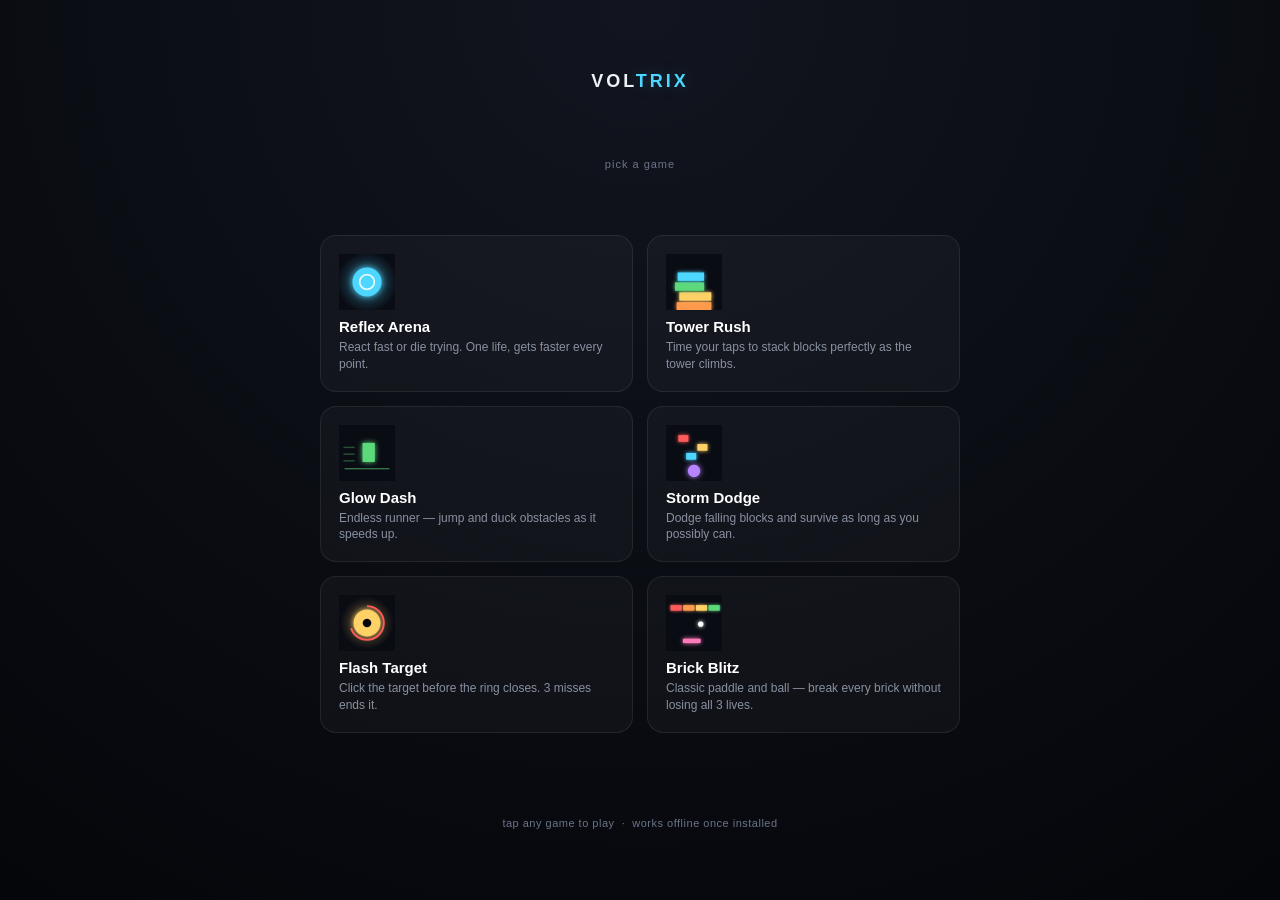
==== commit 31c6b888: "Update index.html" ====
--- a/index.html
+++ b/index.html
@@ -1,6 +1,7 @@
 <!DOCTYPE html>
 <html lang="en">
 <head>
+<meta name="google-site-verification" content="2AVFO6ALzyRipE4nZummr9ll0W5ZyI_x2HRCa3j2SqI" />
 <meta charset="UTF-8">
 <meta name="viewport" content="width=device-width, initial-scale=1, maximum-scale=1, user-scalable=no">
 <title>Voltrix</title>
--- a/style.css
+++ b/style.css
@@ -5,63 +5,86 @@
 }
 html, body {
   margin: 0;
-  min-height: 100vh;
-  overflow-x: hidden;
+  padding: 0;
+  width: 100vw;
+  height: 100vh;
+  height: 100dvh; /* Dynamic viewport height for mobile browsers */
+  overflow: hidden; /* Prevents browser page scrolling and forced zoom */
 }
 body {
   display: flex;
   flex-direction: column;
   align-items: center;
-  justify-content: center;
+  justify-content: space-evenly;
   background: radial-gradient(circle at 50% 0%, #12151f, #05060a);
   font-family: 'Segoe UI', Roboto, Arial, sans-serif;
   color: #e8ecf4;
   user-select: none;
-  padding: 12px;
+  padding: 6px 12px;
 }
 a { color: inherit; text-decoration: none; }
 
 h1 {
-  margin: 10px 0 2px;
-  font-size: 22px;
+  margin: 0;
+  font-size: 18px;
   font-weight: 600;
-  letter-spacing: 4px;
+  letter-spacing: 3px;
   text-transform: uppercase;
   color: #eef1f8;
   text-align: center;
 }
 h1 span { color: var(--accent); text-shadow: 0 0 16px var(--accent-dim); }
-#sub { font-size: 12px; color: #6b7488; margin-bottom: 14px; letter-spacing: 1px; text-align: center; }
+#sub { font-size: 11px; color: #6b7488; margin-top: 2px; letter-spacing: 1px; text-align: center; }
 
-#panel { display: flex; gap: 10px; margin-bottom: 12px; flex-wrap: wrap; justify-content: center; }
+.backlink {
+  margin: 2px 0;
+  font-size: 11px;
+  color: #6b7488;
+  letter-spacing: 0.5px;
+  border: 1px solid rgba(255,255,255,0.1);
+  padding: 4px 12px;
+  border-radius: 20px;
+  transition: color 0.15s, border-color 0.15s;
+}
+.backlink:hover { color: var(--accent); border-color: var(--accent-dim); }
+
+#panel { display: flex; gap: 8px; margin: 2px 0; flex-wrap: wrap; justify-content: center; }
 .stat {
   background: rgba(255,255,255,0.03);
   border: 1px solid rgba(255,255,255,0.08);
-  border-radius: 10px;
-  padding: 8px 18px;
+  border-radius: 8px;
+  padding: 4px 12px;
   text-align: center;
-  min-width: 70px;
+  min-width: 60px;
 }
-.stat .label { font-size: 10px; color: #6b7488; letter-spacing: 1px; text-transform: uppercase; }
-.stat .value { font-size: 20px; font-weight: 600; margin-top: 2px; color: #fff; }
+.stat .label { font-size: 9px; color: #6b7488; letter-spacing: 1px; text-transform: uppercase; }
+.stat .value { font-size: 16px; font-weight: 600; margin-top: 1px; color: #fff; }
 .stat.best .value { color: var(--accent); }
 .stat.lives .value { color: #ff5a7a; }
 
+/* Constrains wrapper to available viewport height */
 #wrap {
   position: relative;
-  border-radius: 18px;
+  border-radius: 16px;
   overflow: hidden;
   border: 1px solid rgba(255,255,255,0.08);
   box-shadow: 0 20px 60px rgba(0,0,0,0.7), inset 0 0 0 1px rgba(255,255,255,0.02);
   width: 100%;
   max-width: 640px;
+  max-height: 60vh;
+  display: flex;
+  align-items: center;
+  justify-content: center;
 }
+
 canvas {
   display: block;
   cursor: pointer;
   background: #0a0c14;
   width: 100%;
-  height: auto;
+  height: 100%;
+  max-height: 60vh;
+  object-fit: contain; /* Scales tall canvas down automatically */
   touch-action: none;
 }
 
@@ -74,18 +97,18 @@
 #overlay.hidden { display: none; }
 .card {
   text-align: center;
-  padding: 26px 34px;
-  border-radius: 16px;
+  padding: 18px 24px;
+  border-radius: 14px;
   background: rgba(20,22,32,0.92);
   border: 1px solid var(--accent-dim);
   max-width: 88vw;
 }
-.card h2 { margin: 0 0 8px; font-size: 20px; font-weight: 600; color: #fff; }
-.card p { margin: 4px 0; font-size: 13px; color: #9aa2b5; }
+.card h2 { margin: 0 0 6px; font-size: 18px; font-weight: 600; color: #fff; }
+.card p { margin: 4px 0; font-size: 12px; color: #9aa2b5; }
 .card .go {
-  margin-top: 16px;
-  padding: 10px 28px;
-  font-size: 14px;
+  margin-top: 12px;
+  padding: 8px 22px;
+  font-size: 13px;
   font-weight: 600;
   letter-spacing: 1px;
   background: linear-gradient(135deg, var(--accent), #2f9dd9);
@@ -96,27 +119,15 @@
 }
 .card .go:hover { filter: brightness(1.1); }
 
-#controls { margin-top: 10px; font-size: 12px; color: #6b7488; text-align: center; letter-spacing: 0.5px; padding: 0 8px; }
+#controls { font-size: 11px; color: #6b7488; text-align: center; letter-spacing: 0.5px; padding: 0 8px; }
 #controls b { color: var(--accent); }
 
-.backlink {
-  margin-top: 12px;
-  font-size: 12px;
-  color: #6b7488;
-  letter-spacing: 0.5px;
-  border: 1px solid rgba(255,255,255,0.1);
-  padding: 7px 16px;
-  border-radius: 20px;
-  transition: color 0.15s, border-color 0.15s;
+#grid {
+  display: grid;
+  grid-template-columns: repeat(auto-fit, minmax(220px, 1fr));
+  gap: 12px;
+  width: 100%;
+  max-width: 640px;
+  max-height: 80vh;
+  overflow-y: auto;
 }
-.backlink:hover { color: var(--accent); border-color: var(--accent-dim); }
-
-@media (max-width: 480px) {
-  h1 { font-size: 18px; letter-spacing: 2px; }
-  #sub { font-size: 11px; }
-  .stat { padding: 6px 12px; min-width: 60px; }
-  .stat .value { font-size: 17px; }
-  .card { padding: 20px 20px; }
-  .card h2 { font-size: 18px; }
-  .card p { font-size: 12px; }
-}
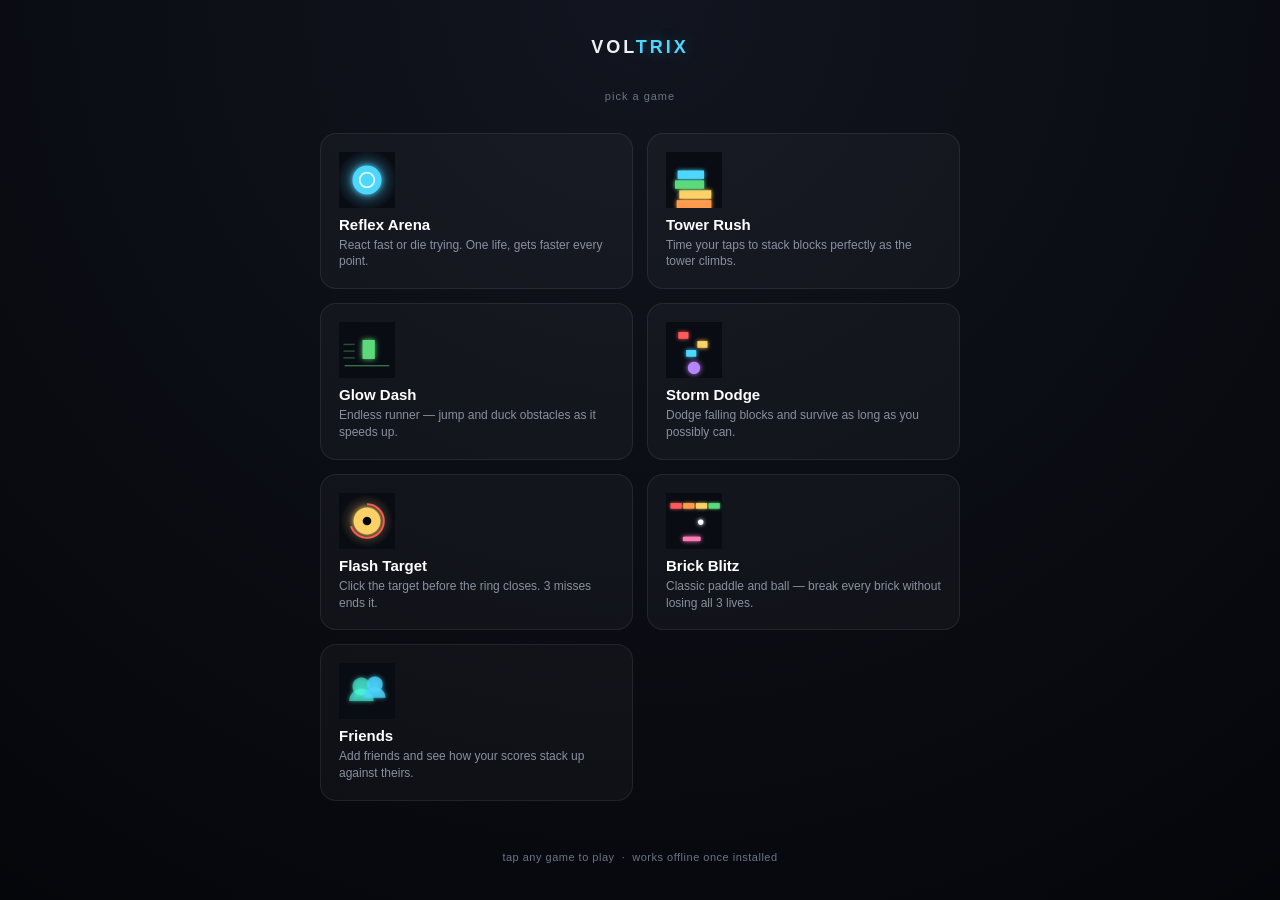
==== commit a9761bf0: "Add Friends game section and update icon drawing" ====
--- a/index.html
+++ b/index.html
@@ -79,6 +79,11 @@
       <h3>Brick Blitz</h3>
       <p>Classic paddle and ball — break every brick without losing all 3 lives.</p>
     </a>
+    <a class="gcard" href="friends.html">
+      <canvas class="gicon" data-icon="friends" width="112" height="112"></canvas>
+      <h3>Friends</h3>
+      <p>Add friends and see how your scores stack up against theirs.</p>
+    </a>
   </div>
 
   <div id="controls" style="margin-top:20px;">tap any game to play &nbsp;·&nbsp; works offline once installed</div>
@@ -196,6 +201,20 @@
     ctx.fill();
     noGlow();
   }
+
+  else if (type === 'friends') {
+    // two overlapping glowing circles = "people"
+    glow('#4dffe0', 10);
+    ctx.fillStyle = 'rgba(77,255,224,0.55)';
+    ctx.beginPath(); ctx.arc(s*0.4, s*0.42, s*0.16, 0, Math.PI*2); ctx.fill();
+    ctx.beginPath(); ctx.arc(s*0.4, s*0.68, s*0.22, Math.PI, 0); ctx.fill();
+    noGlow();
+    glow('#4dd6ff', 10);
+    ctx.fillStyle = 'rgba(77,214,255,0.75)';
+    ctx.beginPath(); ctx.arc(s*0.64, s*0.38, s*0.14, 0, Math.PI*2); ctx.fill();
+    ctx.beginPath(); ctx.arc(s*0.64, s*0.62, s*0.19, Math.PI, 0); ctx.fill();
+    noGlow();
+  }
 }
 
 document.querySelectorAll('.gicon').forEach(drawIcon);
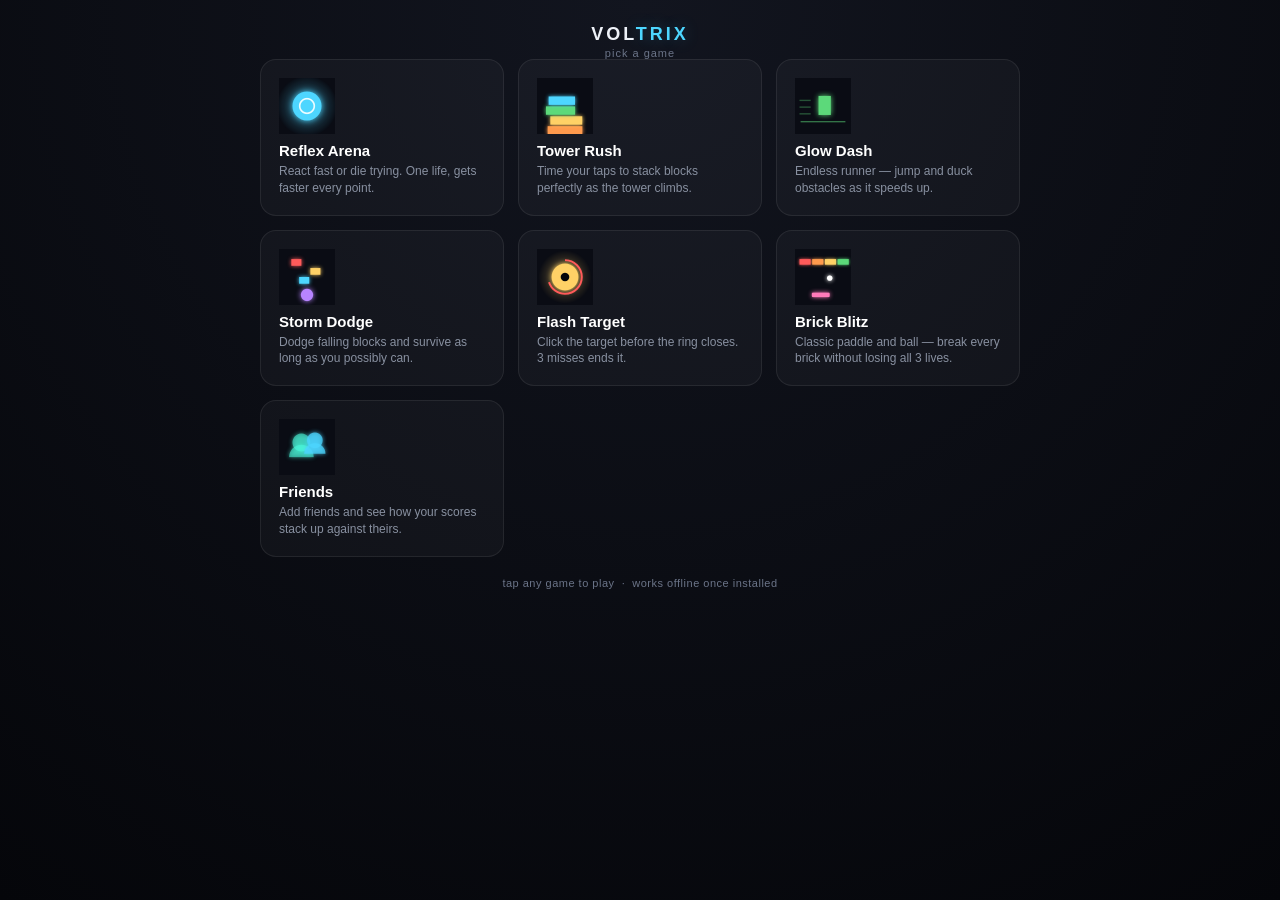
==== commit b1493ce8: "Update index.html" ====
--- a/index.html
+++ b/index.html
@@ -16,12 +16,14 @@
 <meta name="apple-mobile-web-app-title" content="Voltrix">
 <link rel="stylesheet" href="style.css">
 <style>
+  html, body { overflow: auto; height: auto; min-height: 100vh; }
+  body { justify-content: flex-start; padding-top: 24px; padding-bottom: 30px; }
   #grid {
     display: grid;
-    grid-template-columns: repeat(2, 1fr);
+    grid-template-columns: repeat(auto-fit, minmax(180px, 1fr));
     gap: 14px;
     width: 100%;
-    max-width: 640px;
+    max-width: 760px;
   }
   @media (max-width: 480px) {
     #grid { grid-template-columns: 1fr; }
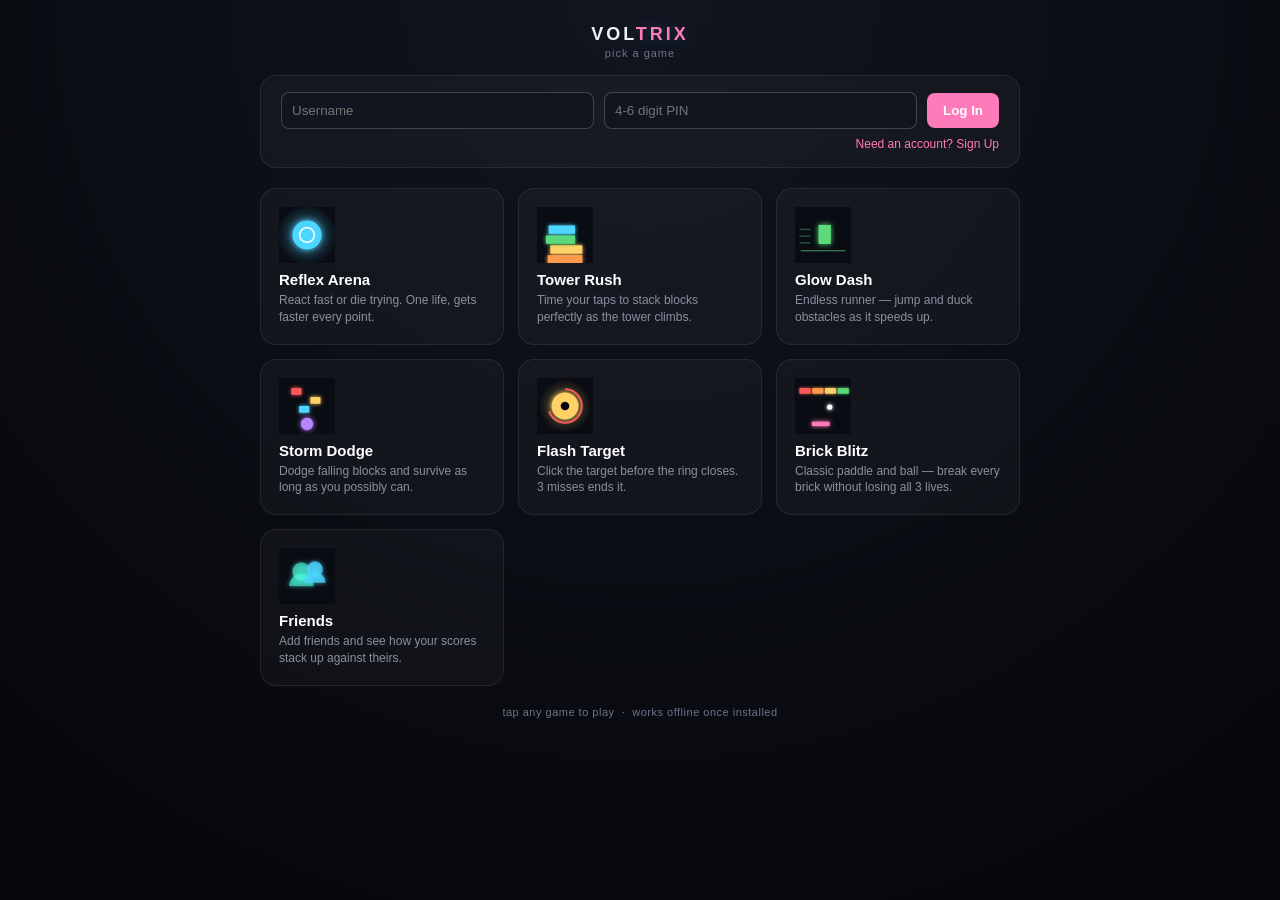
==== commit 4577ac5e: "Update index.html" ====
--- a/index.html
+++ b/index.html
@@ -16,8 +16,55 @@
 <meta name="apple-mobile-web-app-title" content="Voltrix">
 <link rel="stylesheet" href="style.css">
 <style>
+  :root { --accent: #ff7ab8; }
   html, body { overflow: auto; height: auto; min-height: 100vh; }
   body { justify-content: flex-start; padding-top: 24px; padding-bottom: 30px; }
+  
+  /* Account Box Component */
+  #accountContainer {
+    width: 100%;
+    max-width: 760px;
+    margin-bottom: 20px;
+  }
+  .card {
+    background: rgba(255,255,255,0.03);
+    border: 1px solid rgba(255,255,255,0.08);
+    border-radius: 16px;
+    padding: 16px 20px;
+    box-sizing: border-box;
+  }
+  .auth-flex {
+    display: flex;
+    gap: 10px;
+    align-items: center;
+    flex-wrap: wrap;
+  }
+  .auth-flex input {
+    flex: 1;
+    min-width: 120px;
+    padding: 10px;
+    background: #121520;
+    border: 1px solid rgba(255,255,255,0.2);
+    border-radius: 8px;
+    color: #fff;
+    box-sizing: border-box;
+  }
+  .auth-btn {
+    padding: 10px 16px;
+    background: var(--accent);
+    border: none;
+    border-radius: 8px;
+    color: #fff;
+    font-weight: bold;
+    cursor: pointer;
+  }
+  .auth-btn:disabled { opacity: 0.5; }
+  .user-bar {
+    display: flex;
+    justify-content: space-between;
+    align-items: center;
+  }
+
   #grid {
     display: grid;
     grid-template-columns: repeat(auto-fit, minmax(180px, 1fr));
@@ -35,6 +82,7 @@
     border-radius: 16px;
     padding: 18px;
     transition: transform 0.15s, border-color 0.15s, background 0.15s;
+    text-decoration: none;
   }
   .gcard:hover { transform: translateY(-2px); background: rgba(255,255,255,0.05); }
   .gicon {
@@ -44,11 +92,33 @@
   }
   .gcard h3 { margin: 0 0 4px; font-size: 15px; font-weight: 600; color: #fff; }
   .gcard p { margin: 0; font-size: 12px; color: #8890a0; line-height: 1.4; }
+  .hidden { display: none !important; }
 </style>
 </head>
 <body>
   <h1>Vol<span>trix</span></h1>
-  <div id="sub">pick a game</div>
+  <div id="sub" style="margin-bottom:16px;">pick a game</div>
+
+  <!-- Integrated PWA-Safe Auth Section -->
+  <div id="accountContainer">
+    <div class="card" id="authCard">
+      <form id="authForm" class="auth-flex">
+        <input type="text" id="usernameInput" placeholder="Username" autocomplete="username" required>
+        <input type="password" id="pinInput" placeholder="4-6 digit PIN" pattern="\d{4,6}" inputmode="numeric" required>
+        <button type="submit" class="auth-btn" id="submitBtn">Log In</button>
+      </form>
+      <p style="margin: 8px 0 0; font-size: 12px; text-align: right;">
+        <a href="#" id="toggleMode" style="color: var(--accent); text-decoration: none;">Need an account? Sign Up</a>
+      </p>
+    </div>
+
+    <div class="card hidden" id="userCard">
+      <div class="user-bar">
+        <span>Logged in as: <b id="userDisplay" style="color: var(--accent);"></b></span>
+        <button id="logoutBtn" class="auth-btn" style="background: #ff5a7a; padding: 6px 12px;">Log Out</button>
+      </div>
+    </div>
+  </div>
 
   <div id="grid">
     <a class="gcard" href="reflex-arena.html">
@@ -76,7 +146,7 @@
       <h3>Flash Target</h3>
       <p>Click the target before the ring closes. 3 misses ends it.</p>
     </a>
-    <a class="gcard" href="neon-breakout.html">
+    <a class="gcard" href="brick-blitz.html">
       <canvas class="gicon" data-icon="blitz" width="112" height="112"></canvas>
       <h3>Brick Blitz</h3>
       <p>Classic paddle and ball — break every brick without losing all 3 lives.</p>
@@ -90,10 +160,80 @@
 
   <div id="controls" style="margin-top:20px;">tap any game to play &nbsp;·&nbsp; works offline once installed</div>
 
+<!-- Standard ES Module Auth Script -->
+<script type="module">
+import * as sync from './voltrix-sync.js';
+window._sync = sync;
+
+const authCard = document.getElementById('authCard');
+const userCard = document.getElementById('userCard');
+const authForm = document.getElementById('authForm');
+const submitBtn = document.getElementById('submitBtn');
+const usernameInput = document.getElementById('usernameInput');
+const pinInput = document.getElementById('pinInput');
+const toggleMode = document.getElementById('toggleMode');
+const userDisplay = document.getElementById('userDisplay');
+const logoutBtn = document.getElementById('logoutBtn');
+
+let isSignUp = false;
+
+function checkSession() {
+  const session = window._sync.getSession();
+  if (session && session.username) {
+    authCard.classList.add('hidden');
+    userCard.classList.remove('hidden');
+    userDisplay.textContent = session.username;
+  } else {
+    authCard.classList.remove('hidden');
+    userCard.classList.add('hidden');
+  }
+}
+
+authForm.addEventListener('submit', async (e) => {
+  e.preventDefault(); // Prevents iOS Home Screen PWA page reloads
+  const username = usernameInput.value;
+  const pin = pinInput.value;
+
+  try {
+    submitBtn.disabled = true;
+    submitBtn.textContent = isSignUp ? 'Creating...' : 'Logging In...';
+
+    if (isSignUp) {
+      await window._sync.signUp(username, pin);
+    } else {
+      await window._sync.logIn(username, pin);
+    }
+    checkSession();
+  } catch (err) {
+    alert(err.message || 'Authentication failed.');
+  } finally {
+    submitBtn.disabled = false;
+    submitBtn.textContent = isSignUp ? 'Sign Up' : 'Log In';
+  }
+});
+
+toggleMode.addEventListener('click', (e) => {
+  e.preventDefault();
+  isSignUp = !isSignUp;
+  submitBtn.textContent = isSignUp ? 'Sign Up' : 'Log In';
+  toggleMode.textContent = isSignUp ? 'Have an account? Log In' : 'Need an account? Sign Up';
+});
+
+logoutBtn.addEventListener('click', () => {
+  window._sync.clearSession();
+  usernameInput.value = '';
+  pinInput.value = '';
+  checkSession();
+});
+
+checkSession();
+</script>
+
+<!-- Icon Rendering Script -->
 <script>
 function drawIcon(canvas) {
   const ctx = canvas.getContext('2d');
-  const s = canvas.width; // 112, displayed at 56 (2x for crispness)
+  const s = canvas.width;
   ctx.clearRect(0,0,s,s);
   const type = canvas.dataset.icon;
 
@@ -112,7 +252,6 @@
     ctx.strokeStyle = '#eafcff'; ctx.lineWidth = s*0.03;
     ctx.beginPath(); ctx.arc(cx,cy,r*0.5,0,Math.PI*2); ctx.stroke();
   }
-
   else if (type === 'tower') {
     const colors = ['#ff9a4d','#ffd166','#5cd97a','#4dd6ff'];
     const bw = s*0.62, bh = s*0.15;
@@ -126,9 +265,7 @@
     }
     noGlow();
   }
-
   else if (type === 'dash') {
-    // motion lines
     ctx.strokeStyle = 'rgba(92,217,122,0.35)';
     ctx.lineWidth = s*0.025;
     for (let i=0;i<3;i++) {
@@ -141,12 +278,10 @@
     ctx.fillStyle = '#5cd97a';
     ctx.fillRect(s*0.42, s*0.32, s*0.22, s*0.34);
     noGlow();
-    // ground line
     ctx.strokeStyle = 'rgba(92,217,122,0.5)';
     ctx.lineWidth = s*0.025;
     ctx.beginPath(); ctx.moveTo(s*0.1,s*0.78); ctx.lineTo(s*0.9,s*0.78); ctx.stroke();
   }
-
   else if (type === 'dodge') {
     const colors = ['#ff5a5a','#ffd166','#4dd6ff'];
     const blocks = [[s*0.22,s*0.18,colors[0]],[s*0.56,s*0.34,colors[1]],[s*0.36,s*0.5,colors[2]]];
@@ -161,7 +296,6 @@
     ctx.beginPath(); ctx.arc(s*0.5, s*0.82, s*0.11, 0, Math.PI*2); ctx.fill();
     noGlow();
   }
-
   else if (type === 'target') {
     const cx=s/2, cy=s/2, r=s*0.24;
     const g = ctx.createRadialGradient(cx,cy,0,cx,cy,r*2);
@@ -176,7 +310,6 @@
     ctx.strokeStyle = '#ff5a5a'; ctx.lineWidth = s*0.035;
     ctx.beginPath(); ctx.arc(cx,cy,r+s*0.06,-Math.PI/2,Math.PI*0.9); ctx.stroke();
   }
-
   else if (type === 'blitz') {
     const bricks = ['#ff5a5a','#ff9a4d','#ffd166','#5cd97a'];
     const bw = s*0.2, bh = s*0.1;
@@ -203,9 +336,7 @@
     ctx.fill();
     noGlow();
   }
-
   else if (type === 'friends') {
-    // two overlapping glowing circles = "people"
     glow('#4dffe0', 10);
     ctx.fillStyle = 'rgba(77,255,224,0.55)';
     ctx.beginPath(); ctx.arc(s*0.4, s*0.42, s*0.16, 0, Math.PI*2); ctx.fill();
